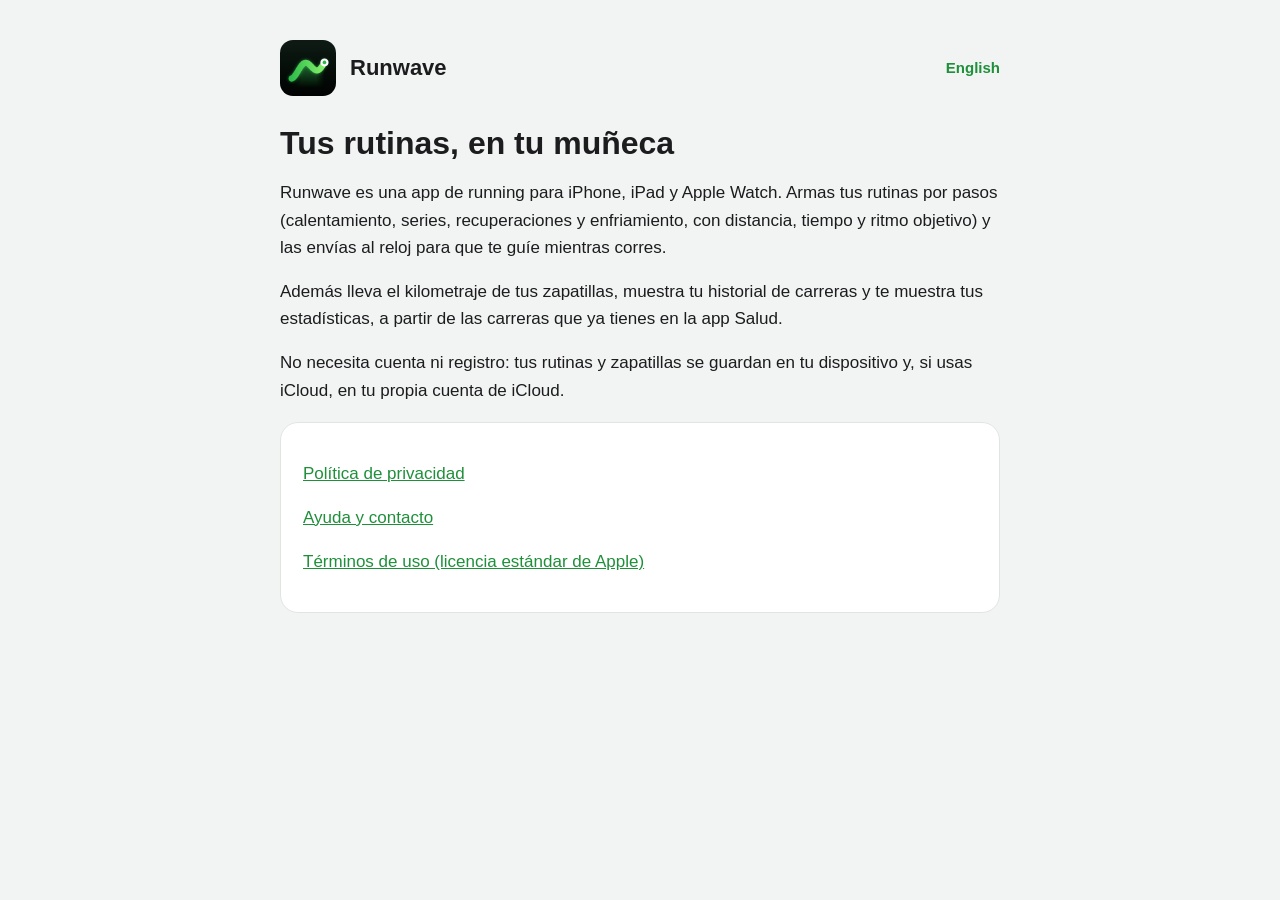
==== index.html @ c69a0e60 "Páginas públicas de Runwave: inicio, privacidad y ayuda (es/en) Co-Authored-By: Claude Opus 5.5 <nor" ====
<!doctype html>
<html lang="es">
<head>
<meta charset="utf-8">
<meta name="viewport" content="width=device-width, initial-scale=1">
<title>Runwave · Rutinas de running</title>
<meta name="description" content="Runwave: arma tus rutinas de running, envíalas al Apple Watch y lleva el kilometraje de tus zapatillas.">
<link rel="alternate" hreflang="en" href="en.html">
<link rel="stylesheet" href="estilo.css">
</head>
<body>
<main>
<header><a href="./"><img src="icono.png" alt="">Runwave</a><a class="lang" href="en.html" hreflang="en" lang="en">English</a></header>
<h1>Tus rutinas, en tu muñeca</h1>
<p>Runwave es una app de running para iPhone, iPad y Apple Watch. Armas tus rutinas por pasos (calentamiento, series, recuperaciones y enfriamiento, con distancia, tiempo y ritmo objetivo) y las envías al reloj para que te guíe mientras corres.</p>
<p>Además lleva el kilometraje de tus zapatillas, muestra tu historial de carreras y te muestra tus estadísticas, a partir de las carreras que ya tienes en la app Salud.</p>
<p>No necesita cuenta ni registro: tus rutinas y zapatillas se guardan en tu dispositivo y, si usas iCloud, en tu propia cuenta de iCloud.</p>
<div class="card">
<p><a href="privacidad.html">Política de privacidad</a></p>
<p><a href="soporte.html">Ayuda y contacto</a></p>
<p><a href="https://www.apple.com/legal/internet-services/itunes/dev/stdeula/">Términos de uso (licencia estándar de Apple)</a></p>
</div>
</main>
</body>
</html>
---- estilo.css ----
:root{--bg:#F2F4F3;--card:#FFFFFF;--text:#1C1C1E;--muted:#5B6166;--accent:#1F8F3A;--line:#E1E5E2}
@media (prefers-color-scheme:dark){:root{--bg:#0F1411;--card:#18201B;--text:#F2F2F7;--muted:#A3ABA6;--accent:#5BE15A;--line:#26302A}}
*{box-sizing:border-box}
body{margin:0;background:var(--bg);color:var(--text);font:17px/1.6 -apple-system,BlinkMacSystemFont,"SF Pro Text","Helvetica Neue",Helvetica,Arial,sans-serif}
main{max-width:760px;margin:0 auto;padding:40px 20px 64px}
header{display:flex;align-items:center;justify-content:space-between;gap:14px;margin-bottom:28px}
header img{width:56px;height:56px;border-radius:13px}
header a{color:inherit;text-decoration:none;font-weight:700;font-size:22px;display:flex;align-items:center;gap:14px}
h1{font-size:32px;line-height:1.2;margin:0 0 8px}
h2{font-size:21px;margin:32px 0 8px}
h3{font-size:18px;margin:24px 0 6px}
p,li{color:var(--text)}
.muted{color:var(--muted);font-size:15px}
a{color:var(--accent)}
.card{background:var(--card);border:1px solid var(--line);border-radius:18px;padding:20px 22px;margin:18px 0}
nav{display:flex;gap:18px;flex-wrap:wrap;margin-top:40px;padding-top:20px;border-top:1px solid var(--line);font-size:15px}
header a.lang{font-size:15px;font-weight:600;color:var(--accent)}
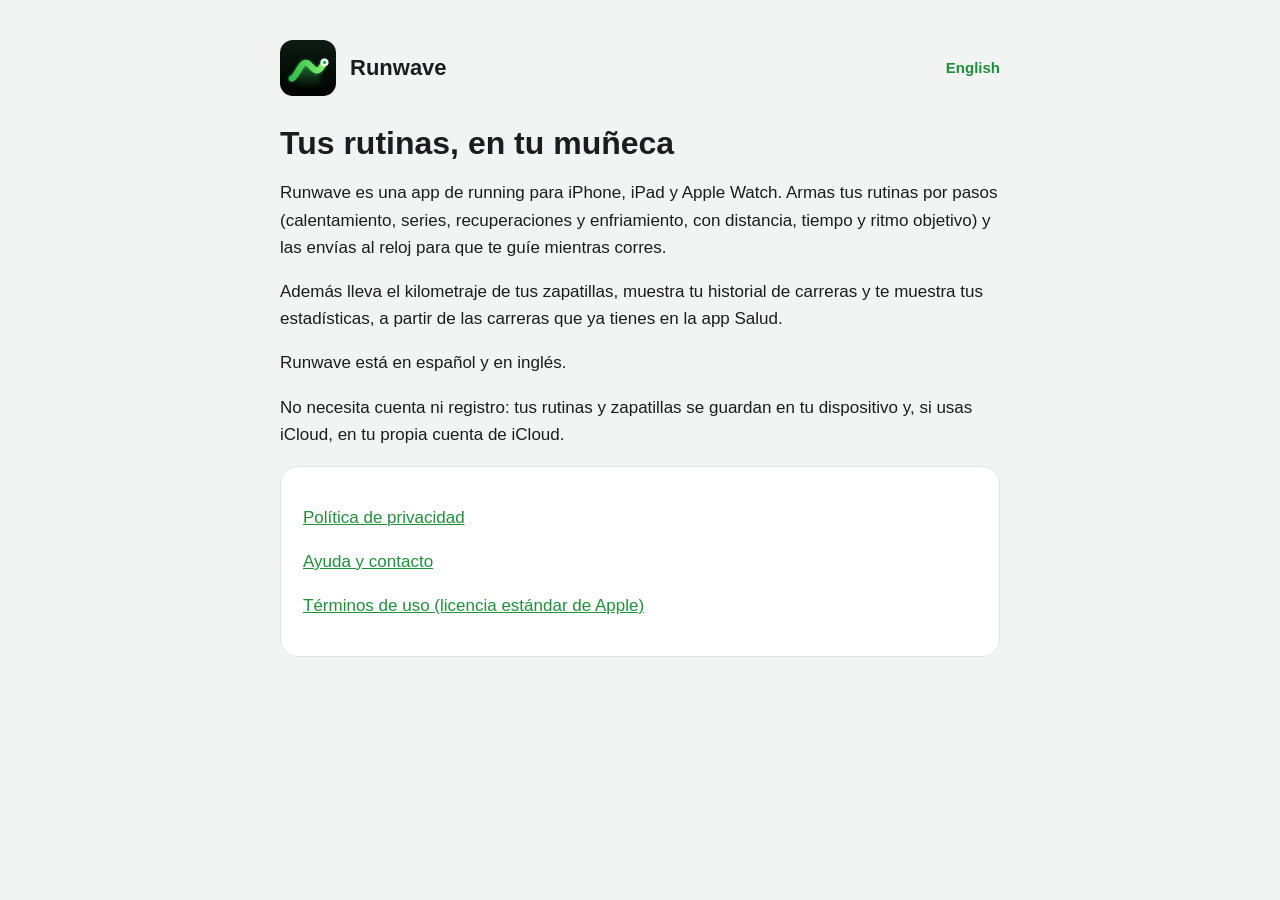
==== commit 11f2088c: "La app está en inglés y español: las páginas en inglés usan los nombres de la app en inglés (RS-142)" ====
--- a/index.html
+++ b/index.html
@@ -14,6 +14,7 @@
 <h1>Tus rutinas, en tu muñeca</h1>
 <p>Runwave es una app de running para iPhone, iPad y Apple Watch. Armas tus rutinas por pasos (calentamiento, series, recuperaciones y enfriamiento, con distancia, tiempo y ritmo objetivo) y las envías al reloj para que te guíe mientras corres.</p>
 <p>Además lleva el kilometraje de tus zapatillas, muestra tu historial de carreras y te muestra tus estadísticas, a partir de las carreras que ya tienes en la app Salud.</p>
+<p>Runwave está en español y en inglés.</p>
 <p>No necesita cuenta ni registro: tus rutinas y zapatillas se guardan en tu dispositivo y, si usas iCloud, en tu propia cuenta de iCloud.</p>
 <div class="card">
 <p><a href="privacidad.html">Política de privacidad</a></p>
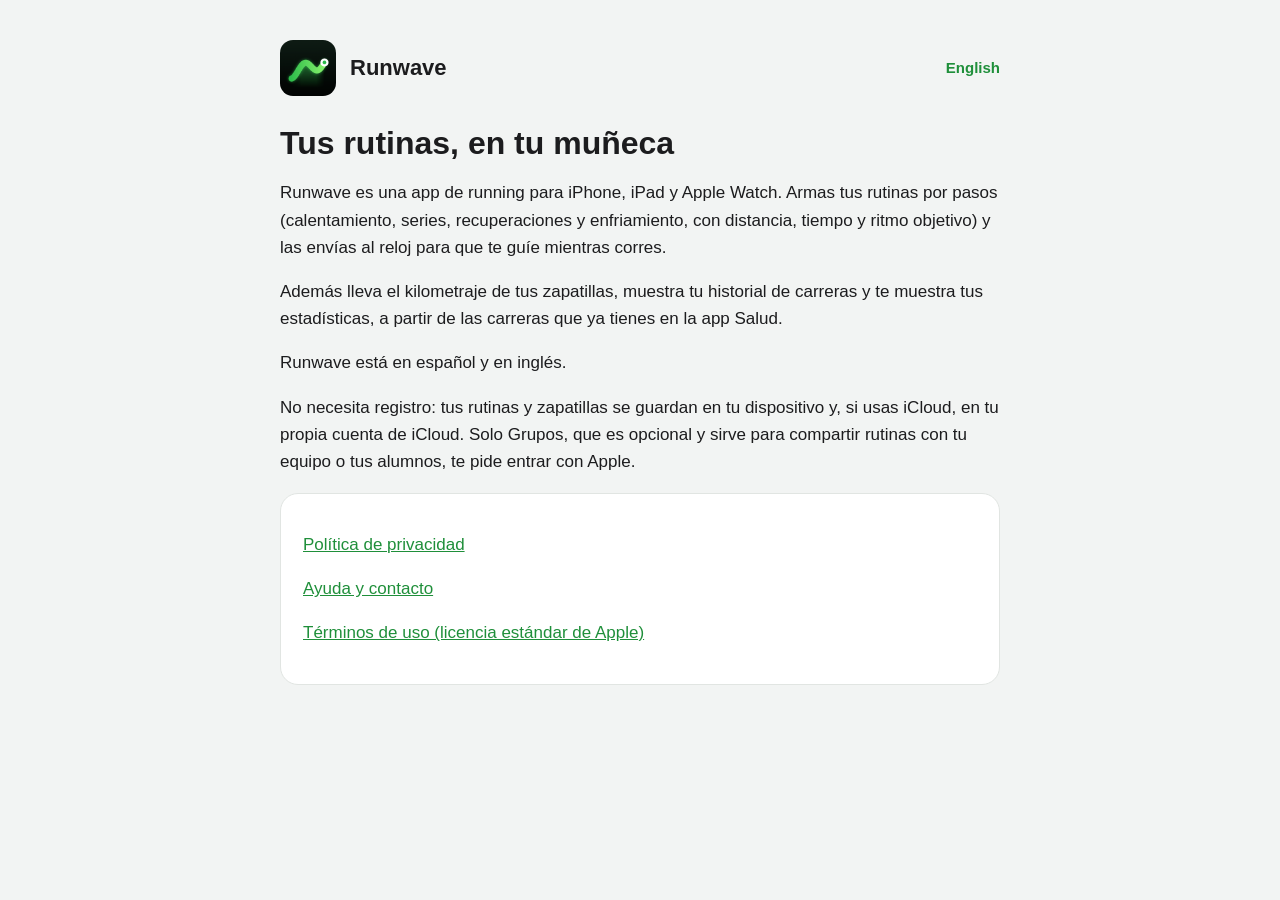
==== commit 5ca2238e: "Política y ayuda: Grupos (RS-142) - Sección Grupos en la política (es/en): cuenta con Apple, nombre " ====
--- a/index.html
+++ b/index.html
@@ -15,7 +15,7 @@
 <p>Runwave es una app de running para iPhone, iPad y Apple Watch. Armas tus rutinas por pasos (calentamiento, series, recuperaciones y enfriamiento, con distancia, tiempo y ritmo objetivo) y las envías al reloj para que te guíe mientras corres.</p>
 <p>Además lleva el kilometraje de tus zapatillas, muestra tu historial de carreras y te muestra tus estadísticas, a partir de las carreras que ya tienes en la app Salud.</p>
 <p>Runwave está en español y en inglés.</p>
-<p>No necesita cuenta ni registro: tus rutinas y zapatillas se guardan en tu dispositivo y, si usas iCloud, en tu propia cuenta de iCloud.</p>
+<p>No necesita registro: tus rutinas y zapatillas se guardan en tu dispositivo y, si usas iCloud, en tu propia cuenta de iCloud. Solo Grupos, que es opcional y sirve para compartir rutinas con tu equipo o tus alumnos, te pide entrar con Apple.</p>
 <div class="card">
 <p><a href="privacidad.html">Política de privacidad</a></p>
 <p><a href="soporte.html">Ayuda y contacto</a></p>
